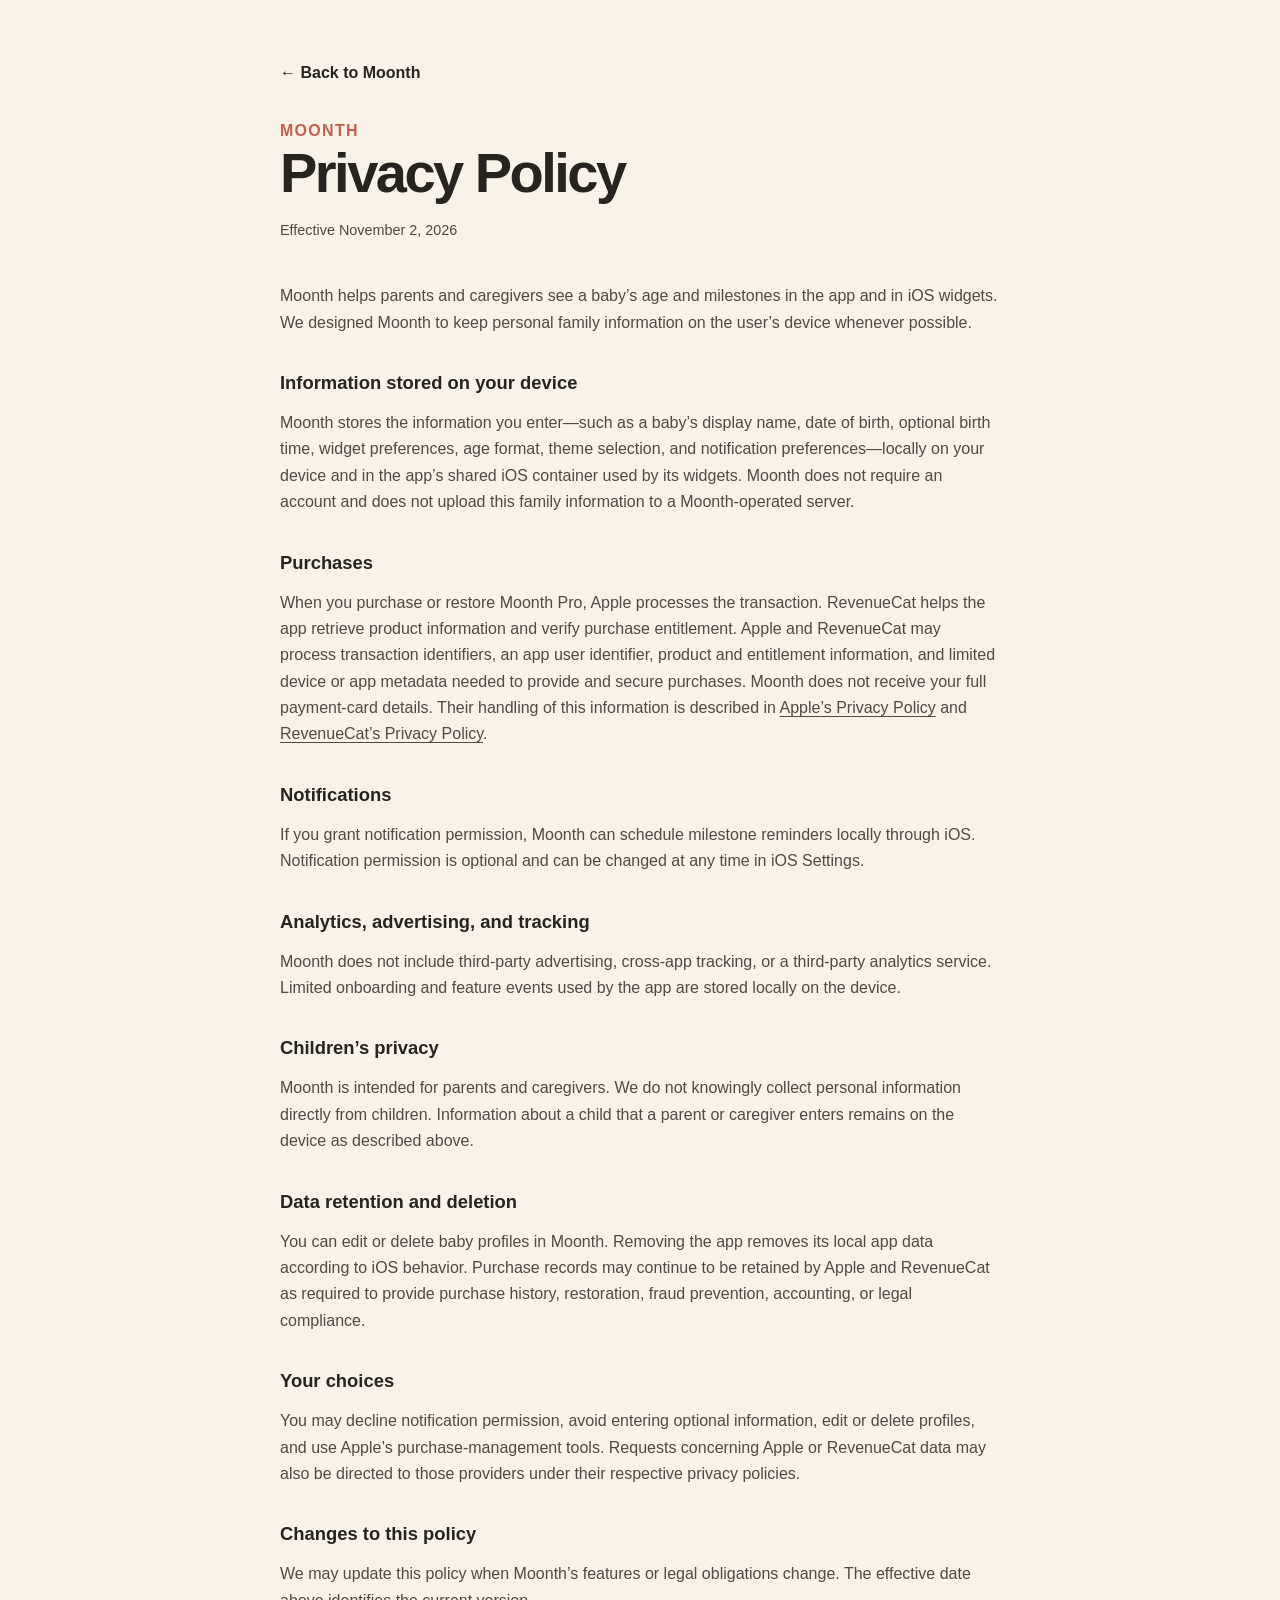
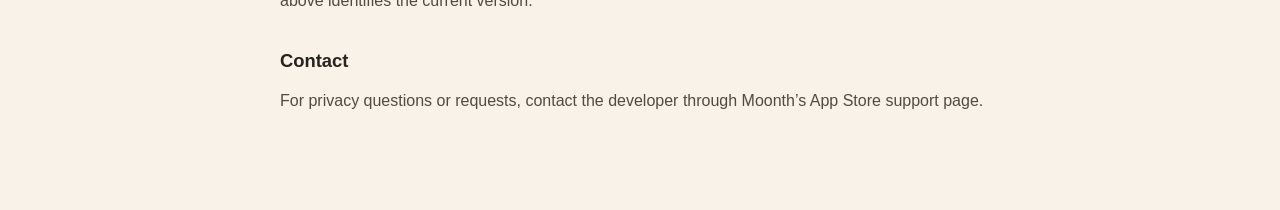
==== privacy.html @ f1e4c57f "feat: Moonth bebek aylık yaş takibi ve widget altyapısı - Native iOS & WidgetKit: SwiftUI mimarisi, " ====
<!doctype html>
<html lang="en">
<head>
  <meta charset="utf-8">
  <meta name="viewport" content="width=device-width, initial-scale=1">
  <title>Moonth Privacy Policy</title>
  <link rel="icon" href="assets/app-icon.png">
  <style>
    :root { color-scheme: light dark; font-family: -apple-system, BlinkMacSystemFont, "Segoe UI", sans-serif; }
    body { margin: 0; background: #f8f2e8; color: #27231f; }
    main { width: min(720px, calc(100% - 40px)); margin: 0 auto; padding: 64px 0 80px; }
    h1 { margin: 0 0 8px; font-size: clamp(2rem, 7vw, 3.5rem); letter-spacing: -.045em; }
    h2 { margin-top: 36px; font-size: 1.15rem; }
    p, li { line-height: 1.65; color: #514a43; }
    .eyebrow { color: #c75f50; font-weight: 750; letter-spacing: .08em; text-transform: uppercase; }
    .meta { margin-bottom: 40px; font-size: .9rem; }
    a { color: inherit; text-underline-offset: 3px; }
    .back { display: inline-flex; margin-bottom: 40px; font-weight: 700; text-decoration: none; }
    .back:hover { color: #c75f50; }
    @media (prefers-color-scheme: dark) {
      body { background: #171614; color: #f6efe5; }
      p, li { color: #c9c0b5; }
    }
  </style>
</head>
<body>
  <main>
    <a class="back" href="index.html">← Back to Moonth</a>
    <div class="eyebrow">Moonth</div>
    <h1>Privacy Policy</h1>
    <p class="meta">Effective November 2, 2026</p>

    <p>Moonth helps parents and caregivers see a baby’s age and milestones in the app and in iOS widgets. We designed Moonth to keep personal family information on the user’s device whenever possible.</p>

    <h2>Information stored on your device</h2>
    <p>Moonth stores the information you enter—such as a baby’s display name, date of birth, optional birth time, widget preferences, age format, theme selection, and notification preferences—locally on your device and in the app’s shared iOS container used by its widgets. Moonth does not require an account and does not upload this family information to a Moonth-operated server.</p>

    <h2>Purchases</h2>
    <p>When you purchase or restore Moonth Pro, Apple processes the transaction. RevenueCat helps the app retrieve product information and verify purchase entitlement. Apple and RevenueCat may process transaction identifiers, an app user identifier, product and entitlement information, and limited device or app metadata needed to provide and secure purchases. Moonth does not receive your full payment-card details. Their handling of this information is described in <a href="https://www.apple.com/legal/privacy/">Apple’s Privacy Policy</a> and <a href="https://www.revenuecat.com/privacy/">RevenueCat’s Privacy Policy</a>.</p>

    <h2>Notifications</h2>
    <p>If you grant notification permission, Moonth can schedule milestone reminders locally through iOS. Notification permission is optional and can be changed at any time in iOS Settings.</p>

    <h2>Analytics, advertising, and tracking</h2>
    <p>Moonth does not include third-party advertising, cross-app tracking, or a third-party analytics service. Limited onboarding and feature events used by the app are stored locally on the device.</p>

    <h2>Children’s privacy</h2>
    <p>Moonth is intended for parents and caregivers. We do not knowingly collect personal information directly from children. Information about a child that a parent or caregiver enters remains on the device as described above.</p>

    <h2>Data retention and deletion</h2>
    <p>You can edit or delete baby profiles in Moonth. Removing the app removes its local app data according to iOS behavior. Purchase records may continue to be retained by Apple and RevenueCat as required to provide purchase history, restoration, fraud prevention, accounting, or legal compliance.</p>

    <h2>Your choices</h2>
    <p>You may decline notification permission, avoid entering optional information, edit or delete profiles, and use Apple’s purchase-management tools. Requests concerning Apple or RevenueCat data may also be directed to those providers under their respective privacy policies.</p>

    <h2>Changes to this policy</h2>
    <p>We may update this policy when Moonth’s features or legal obligations change. The effective date above identifies the current version.</p>

    <h2>Contact</h2>
    <p>For privacy questions or requests, contact the developer through Moonth’s App Store support page.</p>
  </main>
</body>
</html>
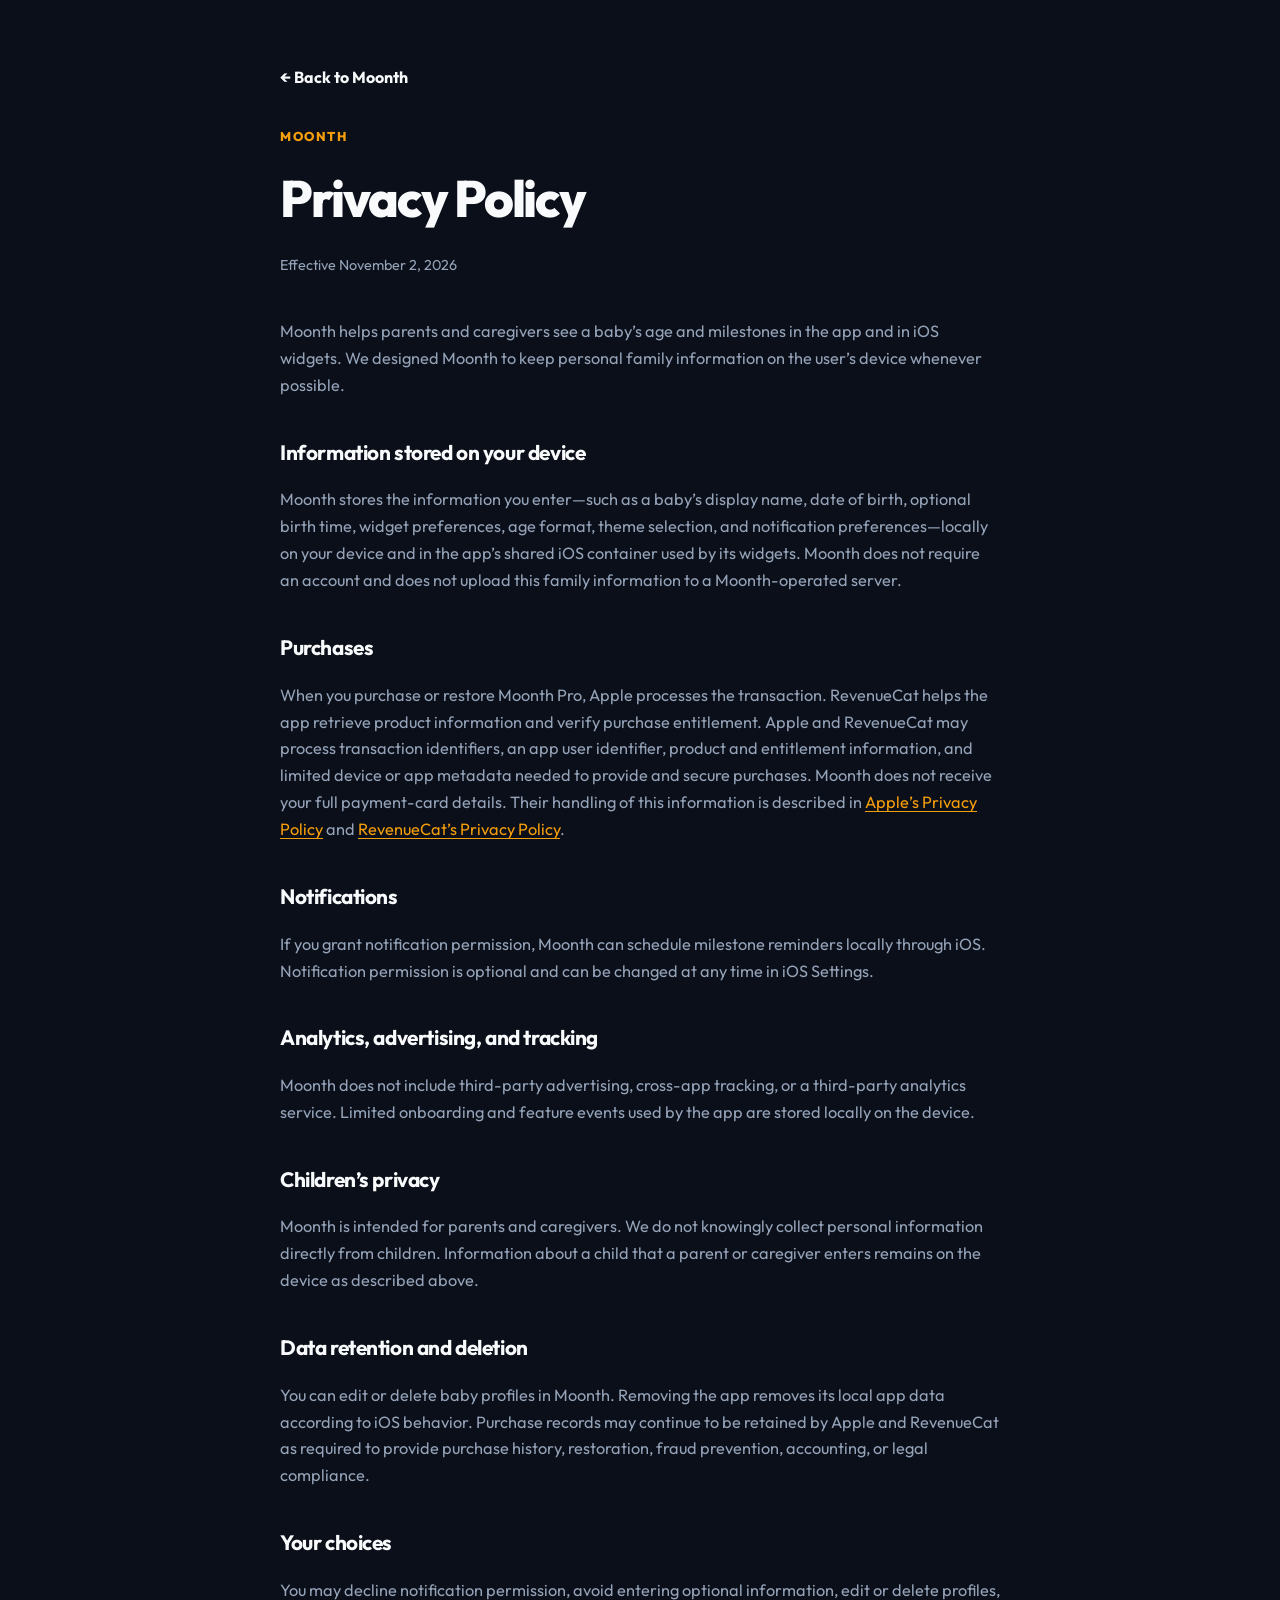
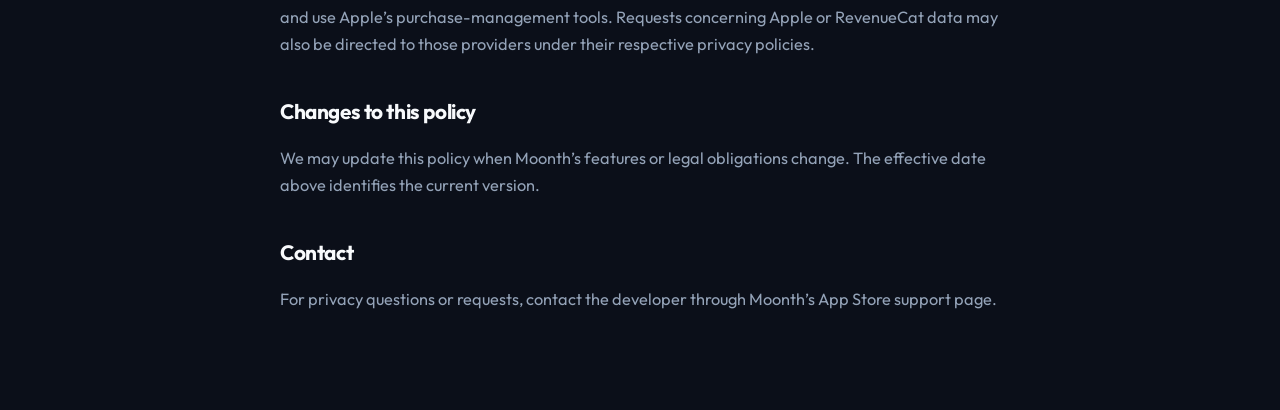
==== commit b07f7c38: "feat: complete modern english landing page with lock screen showcase, 18 widget themes, and live cal" ====
--- a/privacy.html
+++ b/privacy.html
@@ -4,22 +4,77 @@
   <meta charset="utf-8">
   <meta name="viewport" content="width=device-width, initial-scale=1">
   <title>Moonth Privacy Policy</title>
-  <link rel="icon" href="assets/app-icon.png">
+  <link rel="icon" href="assets/app-icon-256.png">
+  <link rel="preconnect" href="https://fonts.googleapis.com">
+  <link rel="preconnect" href="https://fonts.gstatic.com" crossorigin>
+  <link href="https://fonts.googleapis.com/css2?family=Outfit:wght@400;500;600;700;800&display=swap" rel="stylesheet">
   <style>
-    :root { color-scheme: light dark; font-family: -apple-system, BlinkMacSystemFont, "Segoe UI", sans-serif; }
-    body { margin: 0; background: #f8f2e8; color: #27231f; }
-    main { width: min(720px, calc(100% - 40px)); margin: 0 auto; padding: 64px 0 80px; }
-    h1 { margin: 0 0 8px; font-size: clamp(2rem, 7vw, 3.5rem); letter-spacing: -.045em; }
-    h2 { margin-top: 36px; font-size: 1.15rem; }
-    p, li { line-height: 1.65; color: #514a43; }
-    .eyebrow { color: #c75f50; font-weight: 750; letter-spacing: .08em; text-transform: uppercase; }
-    .meta { margin-bottom: 40px; font-size: .9rem; }
-    a { color: inherit; text-underline-offset: 3px; }
-    .back { display: inline-flex; margin-bottom: 40px; font-weight: 700; text-decoration: none; }
-    .back:hover { color: #c75f50; }
-    @media (prefers-color-scheme: dark) {
-      body { background: #171614; color: #f6efe5; }
-      p, li { color: #c9c0b5; }
+    :root {
+      color-scheme: dark light;
+      --bg: #0b0f19;
+      --surface: #121826;
+      --text: #f8fafc;
+      --muted: #94a3b8;
+      --amber: #f59e0b;
+      --border: rgba(255, 255, 255, 0.1);
+      font-family: "Outfit", -apple-system, BlinkMacSystemFont, "Segoe UI", sans-serif;
+    }
+    body {
+      margin: 0;
+      background: var(--bg);
+      color: var(--text);
+      line-height: 1.65;
+    }
+    main {
+      width: min(720px, calc(100% - 40px));
+      margin: 0 auto;
+      padding: 64px 0 80px;
+    }
+    h1 {
+      margin: 0 0 8px;
+      font-size: clamp(2rem, 7vw, 3.2rem);
+      letter-spacing: -.04em;
+      font-weight: 800;
+    }
+    h2 {
+      margin-top: 36px;
+      font-size: 1.3rem;
+      font-weight: 700;
+      letter-spacing: -.02em;
+    }
+    p, li {
+      color: var(--muted);
+      font-size: 1.02rem;
+    }
+    .eyebrow {
+      color: var(--amber);
+      font-weight: 800;
+      letter-spacing: .12em;
+      text-transform: uppercase;
+      font-size: 0.8rem;
+      margin-bottom: 8px;
+    }
+    .meta {
+      margin-bottom: 40px;
+      font-size: .9rem;
+      color: var(--muted);
+    }
+    a {
+      color: var(--amber);
+      text-underline-offset: 3px;
+    }
+    .back {
+      display: inline-flex;
+      align-items: center;
+      gap: 6px;
+      margin-bottom: 36px;
+      font-weight: 700;
+      color: var(--text);
+      text-decoration: none;
+      transition: color 0.2s;
+    }
+    .back:hover {
+      color: var(--amber);
     }
   </style>
 </head>
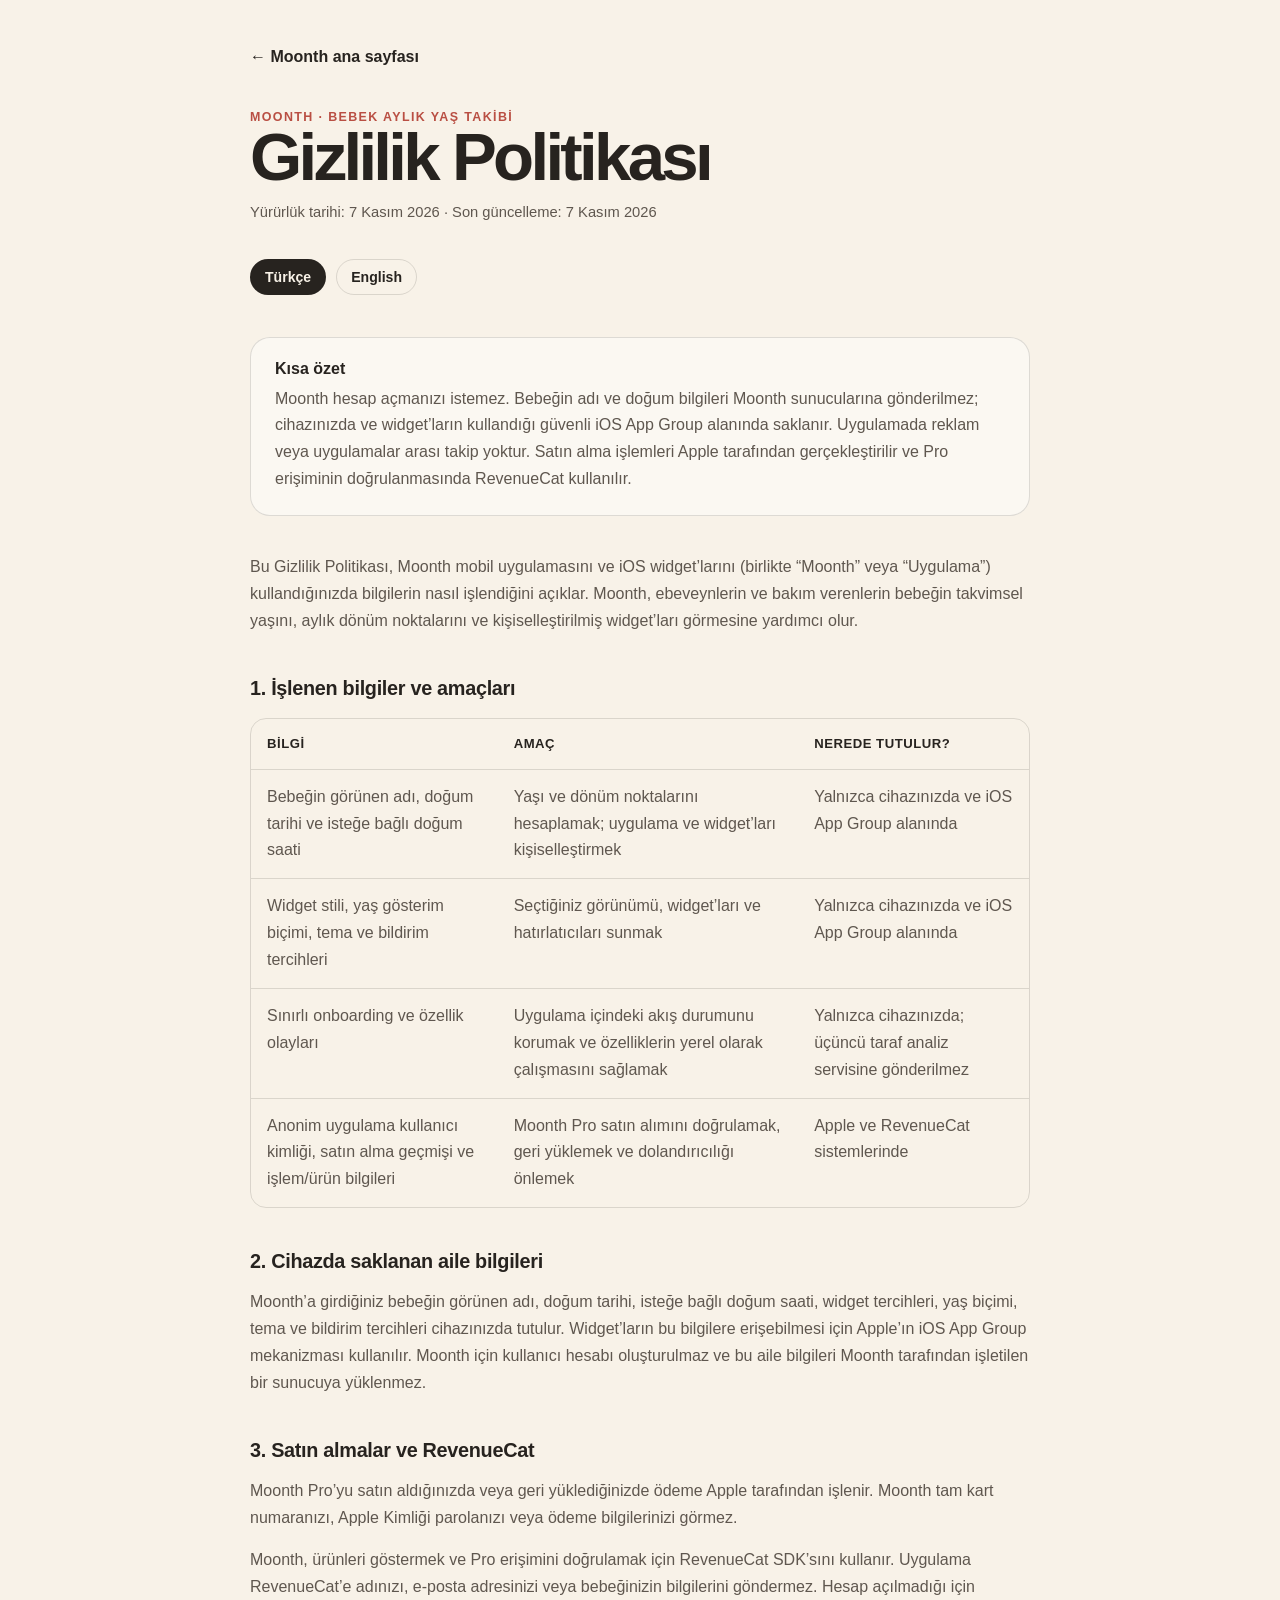
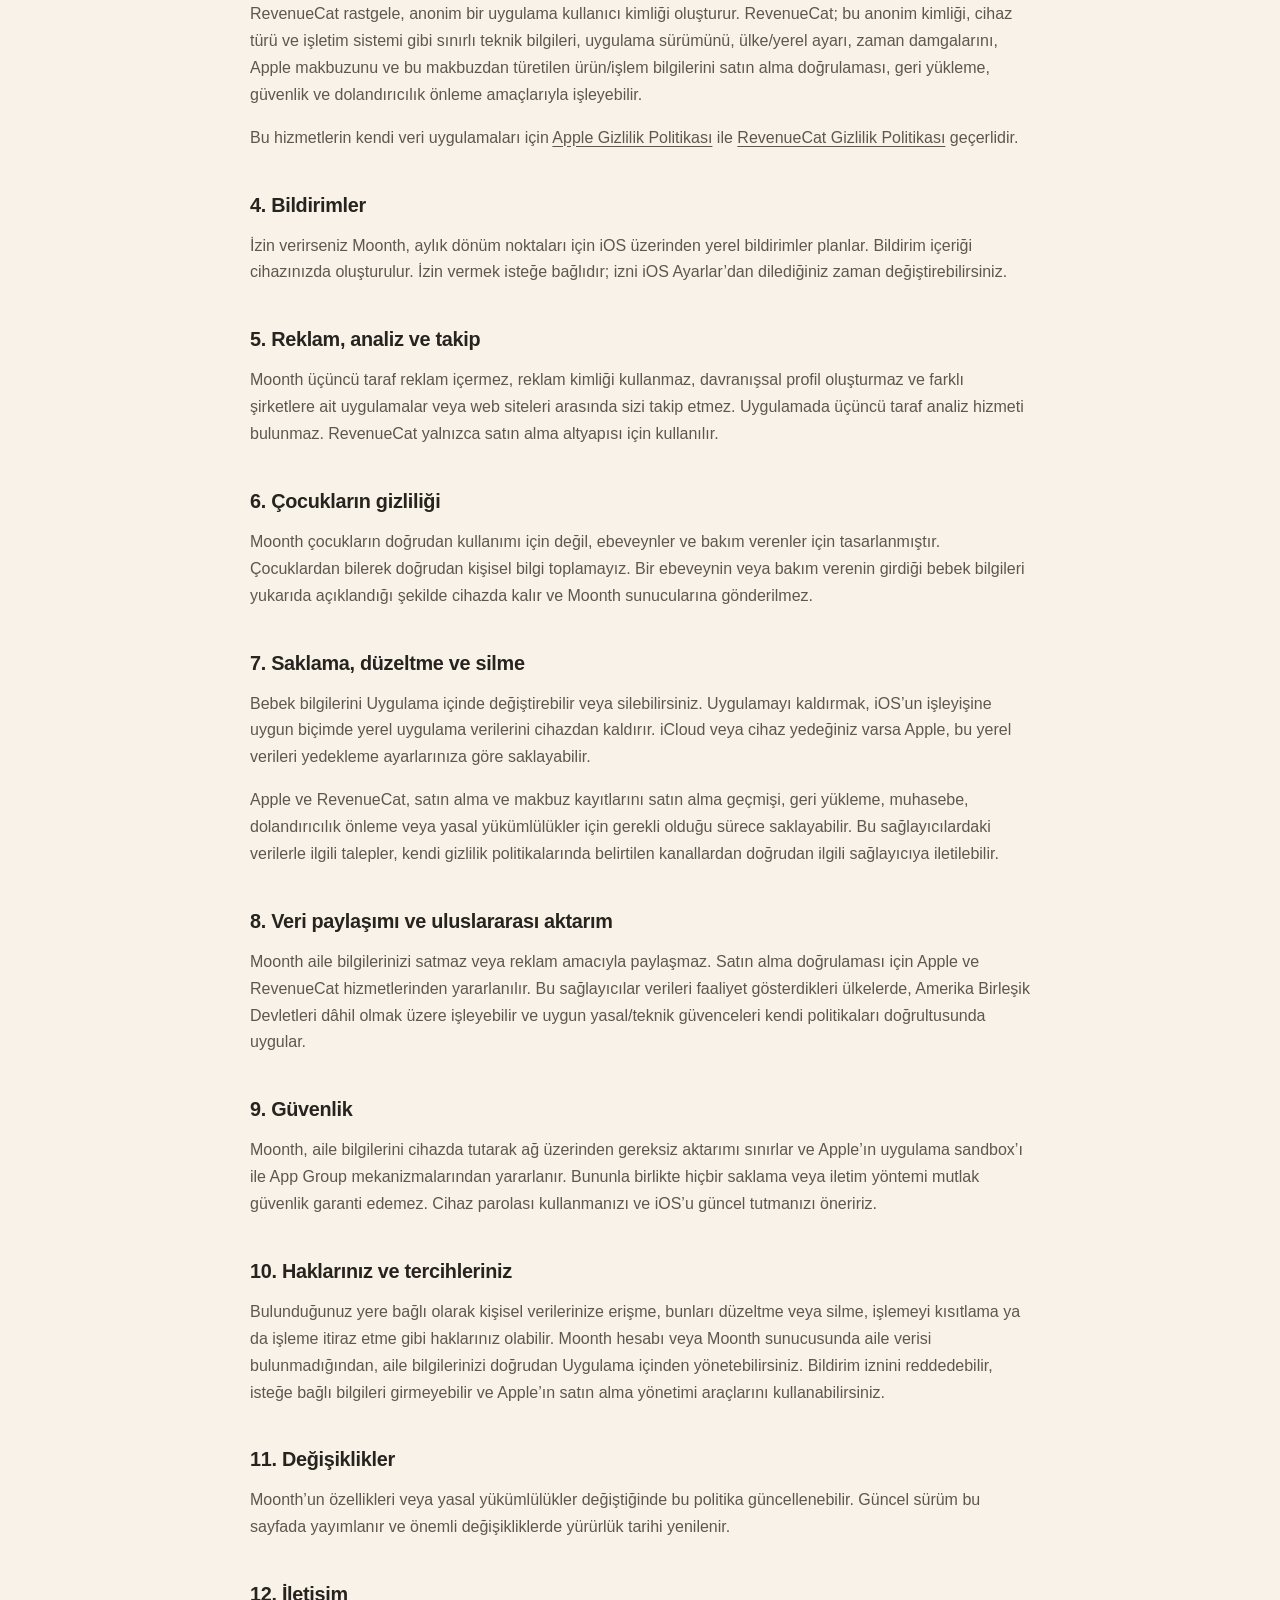
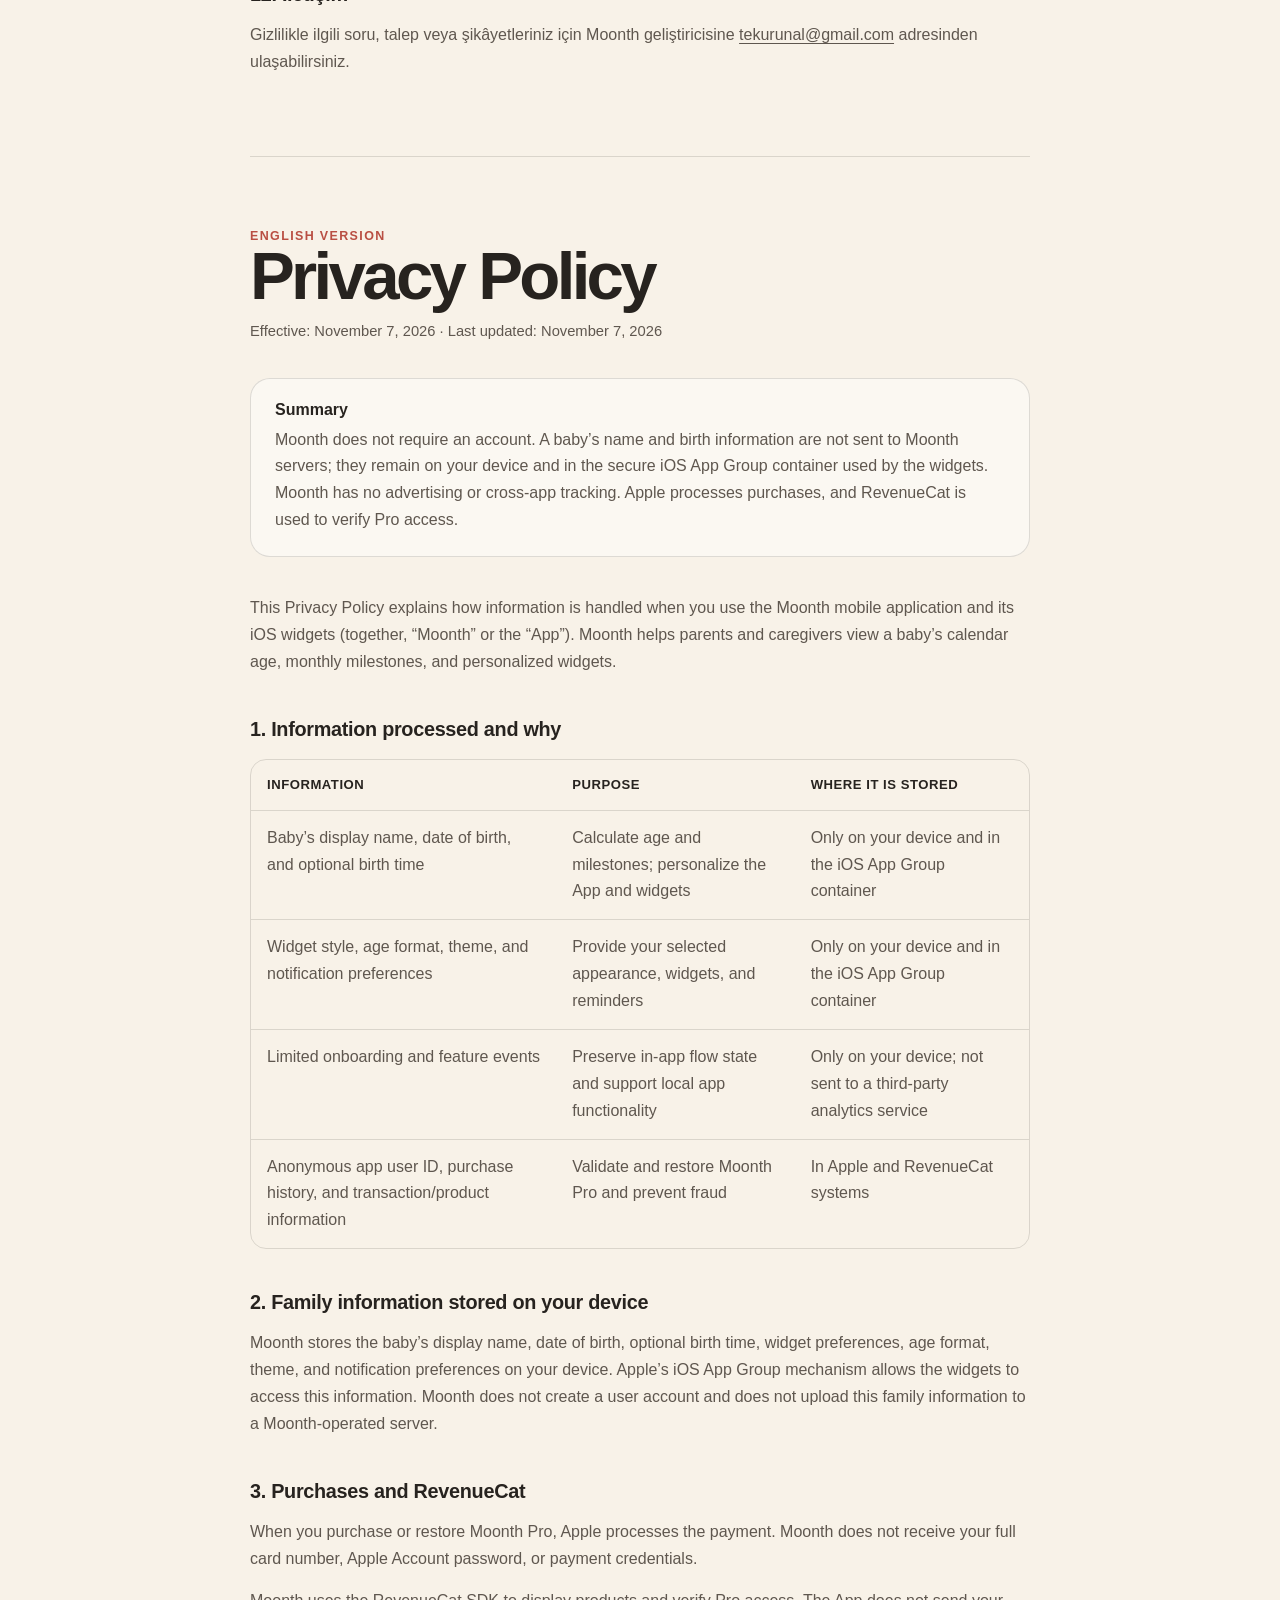
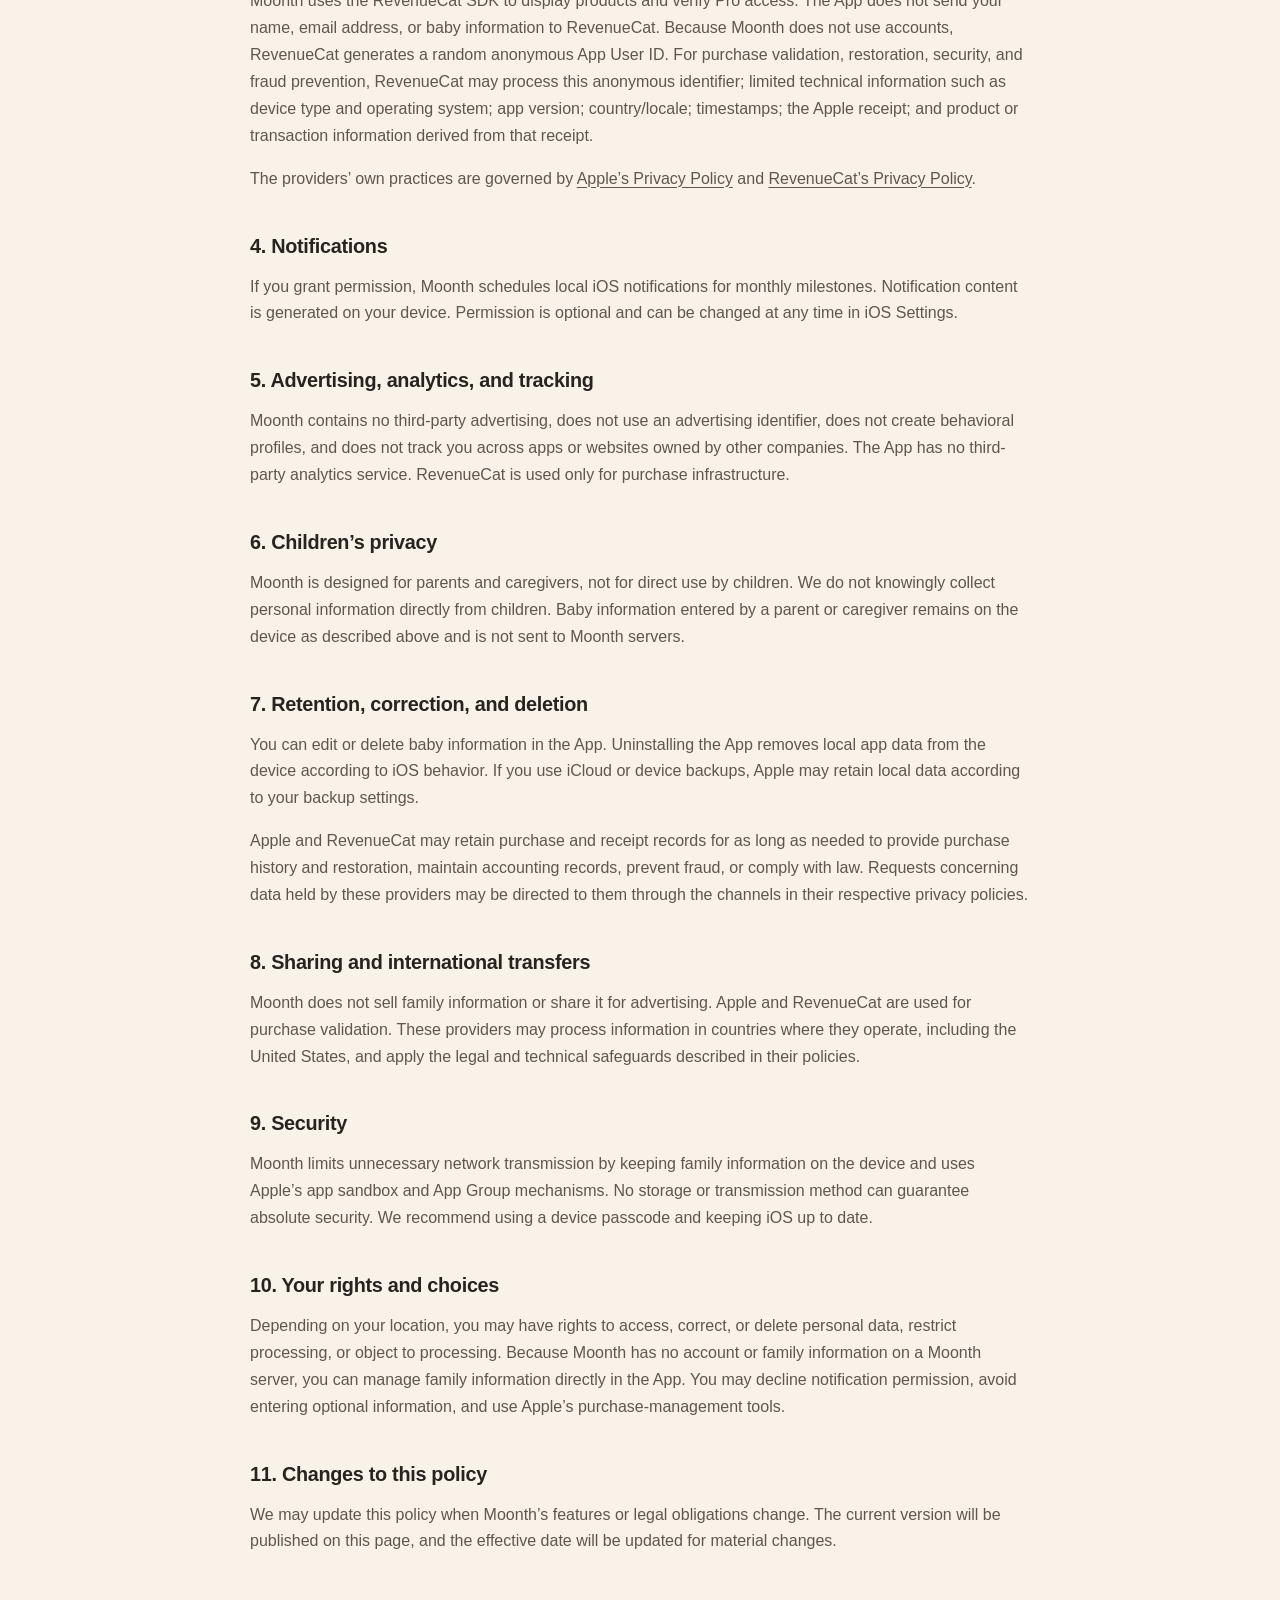
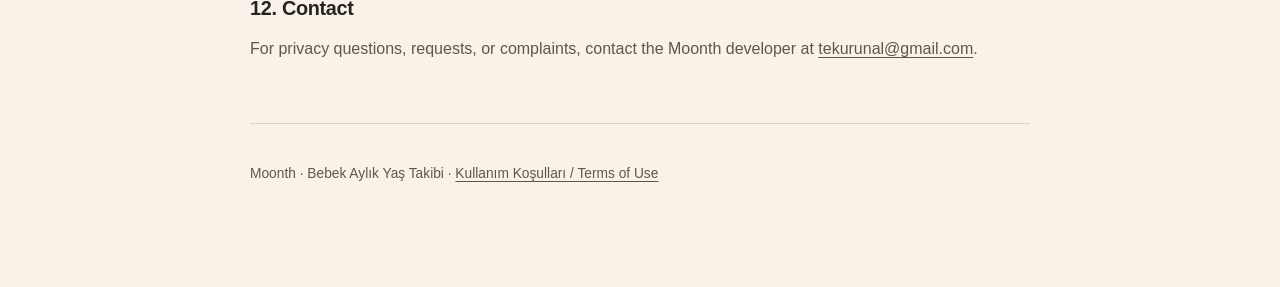
==== commit df7bd402: "docs: publish bilingual Moonth privacy policy" ====
--- a/privacy.html
+++ b/privacy.html
@@ -1,118 +1,185 @@
 <!doctype html>
-<html lang="en">
+<html lang="tr">
 <head>
   <meta charset="utf-8">
   <meta name="viewport" content="width=device-width, initial-scale=1">
-  <title>Moonth Privacy Policy</title>
-  <link rel="icon" href="assets/app-icon-256.png">
-  <link rel="preconnect" href="https://fonts.googleapis.com">
-  <link rel="preconnect" href="https://fonts.gstatic.com" crossorigin>
-  <link href="https://fonts.googleapis.com/css2?family=Outfit:wght@400;500;600;700;800&display=swap" rel="stylesheet">
+  <meta name="description" content="Moonth uygulamasının gizlilik politikası ve veri işleme uygulamaları.">
+  <title>Moonth Gizlilik Politikası · Privacy Policy</title>
+  <link rel="icon" href="assets/app-icon.png">
   <style>
     :root {
-      color-scheme: dark light;
-      --bg: #0b0f19;
-      --surface: #121826;
-      --text: #f8fafc;
-      --muted: #94a3b8;
-      --amber: #f59e0b;
-      --border: rgba(255, 255, 255, 0.1);
-      font-family: "Outfit", -apple-system, BlinkMacSystemFont, "Segoe UI", sans-serif;
+      color-scheme: light dark;
+      font-family: -apple-system, BlinkMacSystemFont, "Segoe UI", sans-serif;
+      --paper: #f8f2e8; --ink: #27231f; --muted: #5f574f;
+      --accent: #b94f43; --line: rgba(39,35,31,.14); --card: rgba(255,255,255,.46);
     }
-    body {
-      margin: 0;
-      background: var(--bg);
-      color: var(--text);
-      line-height: 1.65;
+    * { box-sizing: border-box; }
+    html { scroll-behavior: smooth; }
+    body { margin: 0; background: var(--paper); color: var(--ink); }
+    main { width: min(780px, calc(100% - 40px)); margin: 0 auto; padding: 48px 0 88px; }
+    h1 { margin: 0 0 10px; font-size: clamp(2.25rem, 8vw, 4.2rem); line-height: .98; letter-spacing: -.055em; }
+    h2 { margin: 42px 0 12px; font-size: 1.24rem; letter-spacing: -.015em; }
+    p, li, td, th { line-height: 1.68; }
+    p, li, td { color: var(--muted); }
+    a { color: inherit; text-underline-offset: 3px; }
+    a:hover { color: var(--accent); }
+    .back { display: inline-flex; margin-bottom: 44px; font-weight: 700; text-decoration: none; }
+    .eyebrow { color: var(--accent); font-size: .78rem; font-weight: 800; letter-spacing: .11em; text-transform: uppercase; }
+    .meta { margin: 0 0 34px; font-size: .92rem; }
+    .summary { margin: 28px 0 38px; padding: 22px 24px; border: 1px solid var(--line); border-radius: 20px; background: var(--card); }
+    .summary strong { display: block; margin-bottom: 8px; }
+    .summary p { margin: 0; }
+    .language-nav { display: flex; flex-wrap: wrap; gap: 10px; margin: 0 0 42px; }
+    .language-nav a { padding: 9px 14px; border: 1px solid var(--line); border-radius: 999px; font-size: .88rem; font-weight: 700; text-decoration: none; }
+    .language-nav a:first-child { background: var(--ink); color: var(--paper); }
+    .policy + .policy { margin-top: 80px; padding-top: 72px; border-top: 1px solid var(--line); }
+    .table-wrap { overflow-x: auto; margin: 18px 0 30px; border: 1px solid var(--line); border-radius: 16px; }
+    table { width: 100%; min-width: 620px; border-collapse: collapse; }
+    th, td { padding: 14px 16px; text-align: left; vertical-align: top; border-bottom: 1px solid var(--line); }
+    th { font-size: .82rem; letter-spacing: .04em; text-transform: uppercase; }
+    tr:last-child td { border-bottom: 0; }
+    footer { margin-top: 60px; padding-top: 24px; border-top: 1px solid var(--line); font-size: .86rem; }
+    @media (prefers-color-scheme: dark) {
+      :root { --paper: #171614; --ink: #f6efe5; --muted: #c9c0b5; --accent: #ee9b8f; --line: rgba(255,255,255,.14); --card: rgba(255,255,255,.045); }
     }
-    main {
-      width: min(720px, calc(100% - 40px));
-      margin: 0 auto;
-      padding: 64px 0 80px;
-    }
-    h1 {
-      margin: 0 0 8px;
-      font-size: clamp(2rem, 7vw, 3.2rem);
-      letter-spacing: -.04em;
-      font-weight: 800;
-    }
-    h2 {
-      margin-top: 36px;
-      font-size: 1.3rem;
-      font-weight: 700;
-      letter-spacing: -.02em;
-    }
-    p, li {
-      color: var(--muted);
-      font-size: 1.02rem;
-    }
-    .eyebrow {
-      color: var(--amber);
-      font-weight: 800;
-      letter-spacing: .12em;
-      text-transform: uppercase;
-      font-size: 0.8rem;
-      margin-bottom: 8px;
-    }
-    .meta {
-      margin-bottom: 40px;
-      font-size: .9rem;
-      color: var(--muted);
-    }
-    a {
-      color: var(--amber);
-      text-underline-offset: 3px;
-    }
-    .back {
-      display: inline-flex;
-      align-items: center;
-      gap: 6px;
-      margin-bottom: 36px;
-      font-weight: 700;
-      color: var(--text);
-      text-decoration: none;
-      transition: color 0.2s;
-    }
-    .back:hover {
-      color: var(--amber);
-    }
+    @media (max-width: 600px) { main { padding-top: 32px; } .back { margin-bottom: 36px; } .summary { padding: 19px; } }
   </style>
 </head>
 <body>
   <main>
-    <a class="back" href="index.html">← Back to Moonth</a>
-    <div class="eyebrow">Moonth</div>
-    <h1>Privacy Policy</h1>
-    <p class="meta">Effective November 2, 2026</p>
+    <a class="back" href="index.html">← Moonth ana sayfası</a>
+    <div class="eyebrow">Moonth · Bebek Aylık Yaş Takibi</div>
+    <h1>Gizlilik Politikası</h1>
+    <p class="meta">Yürürlük tarihi: 7 Kasım 2026 · Son güncelleme: 7 Kasım 2026</p>
 
-    <p>Moonth helps parents and caregivers see a baby’s age and milestones in the app and in iOS widgets. We designed Moonth to keep personal family information on the user’s device whenever possible.</p>
+    <nav class="language-nav" aria-label="Dil seçimi">
+      <a href="#turkce">Türkçe</a>
+      <a href="#english">English</a>
+    </nav>
 
-    <h2>Information stored on your device</h2>
-    <p>Moonth stores the information you enter—such as a baby’s display name, date of birth, optional birth time, widget preferences, age format, theme selection, and notification preferences—locally on your device and in the app’s shared iOS container used by its widgets. Moonth does not require an account and does not upload this family information to a Moonth-operated server.</p>
+    <section class="policy" id="turkce" lang="tr">
+      <div class="summary">
+        <strong>Kısa özet</strong>
+        <p>Moonth hesap açmanızı istemez. Bebeğin adı ve doğum bilgileri Moonth sunucularına gönderilmez; cihazınızda ve widget’ların kullandığı güvenli iOS App Group alanında saklanır. Uygulamada reklam veya uygulamalar arası takip yoktur. Satın alma işlemleri Apple tarafından gerçekleştirilir ve Pro erişiminin doğrulanmasında RevenueCat kullanılır.</p>
+      </div>
 
-    <h2>Purchases</h2>
-    <p>When you purchase or restore Moonth Pro, Apple processes the transaction. RevenueCat helps the app retrieve product information and verify purchase entitlement. Apple and RevenueCat may process transaction identifiers, an app user identifier, product and entitlement information, and limited device or app metadata needed to provide and secure purchases. Moonth does not receive your full payment-card details. Their handling of this information is described in <a href="https://www.apple.com/legal/privacy/">Apple’s Privacy Policy</a> and <a href="https://www.revenuecat.com/privacy/">RevenueCat’s Privacy Policy</a>.</p>
+      <p>Bu Gizlilik Politikası, Moonth mobil uygulamasını ve iOS widget’larını (birlikte “Moonth” veya “Uygulama”) kullandığınızda bilgilerin nasıl işlendiğini açıklar. Moonth, ebeveynlerin ve bakım verenlerin bebeğin takvimsel yaşını, aylık dönüm noktalarını ve kişiselleştirilmiş widget’ları görmesine yardımcı olur.</p>
 
-    <h2>Notifications</h2>
-    <p>If you grant notification permission, Moonth can schedule milestone reminders locally through iOS. Notification permission is optional and can be changed at any time in iOS Settings.</p>
+      <h2>1. İşlenen bilgiler ve amaçları</h2>
+      <div class="table-wrap">
+        <table>
+          <thead><tr><th>Bilgi</th><th>Amaç</th><th>Nerede tutulur?</th></tr></thead>
+          <tbody>
+            <tr><td>Bebeğin görünen adı, doğum tarihi ve isteğe bağlı doğum saati</td><td>Yaşı ve dönüm noktalarını hesaplamak; uygulama ve widget’ları kişiselleştirmek</td><td>Yalnızca cihazınızda ve iOS App Group alanında</td></tr>
+            <tr><td>Widget stili, yaş gösterim biçimi, tema ve bildirim tercihleri</td><td>Seçtiğiniz görünümü, widget’ları ve hatırlatıcıları sunmak</td><td>Yalnızca cihazınızda ve iOS App Group alanında</td></tr>
+            <tr><td>Sınırlı onboarding ve özellik olayları</td><td>Uygulama içindeki akış durumunu korumak ve özelliklerin yerel olarak çalışmasını sağlamak</td><td>Yalnızca cihazınızda; üçüncü taraf analiz servisine gönderilmez</td></tr>
+            <tr><td>Anonim uygulama kullanıcı kimliği, satın alma geçmişi ve işlem/ürün bilgileri</td><td>Moonth Pro satın alımını doğrulamak, geri yüklemek ve dolandırıcılığı önlemek</td><td>Apple ve RevenueCat sistemlerinde</td></tr>
+          </tbody>
+        </table>
+      </div>
 
-    <h2>Analytics, advertising, and tracking</h2>
-    <p>Moonth does not include third-party advertising, cross-app tracking, or a third-party analytics service. Limited onboarding and feature events used by the app are stored locally on the device.</p>
+      <h2>2. Cihazda saklanan aile bilgileri</h2>
+      <p>Moonth’a girdiğiniz bebeğin görünen adı, doğum tarihi, isteğe bağlı doğum saati, widget tercihleri, yaş biçimi, tema ve bildirim tercihleri cihazınızda tutulur. Widget’ların bu bilgilere erişebilmesi için Apple’ın iOS App Group mekanizması kullanılır. Moonth için kullanıcı hesabı oluşturulmaz ve bu aile bilgileri Moonth tarafından işletilen bir sunucuya yüklenmez.</p>
 
-    <h2>Children’s privacy</h2>
-    <p>Moonth is intended for parents and caregivers. We do not knowingly collect personal information directly from children. Information about a child that a parent or caregiver enters remains on the device as described above.</p>
+      <h2>3. Satın almalar ve RevenueCat</h2>
+      <p>Moonth Pro’yu satın aldığınızda veya geri yüklediğinizde ödeme Apple tarafından işlenir. Moonth tam kart numaranızı, Apple Kimliği parolanızı veya ödeme bilgilerinizi görmez.</p>
+      <p>Moonth, ürünleri göstermek ve Pro erişimini doğrulamak için RevenueCat SDK’sını kullanır. Uygulama RevenueCat’e adınızı, e-posta adresinizi veya bebeğinizin bilgilerini göndermez. Hesap açılmadığı için RevenueCat rastgele, anonim bir uygulama kullanıcı kimliği oluşturur. RevenueCat; bu anonim kimliği, cihaz türü ve işletim sistemi gibi sınırlı teknik bilgileri, uygulama sürümünü, ülke/yerel ayarı, zaman damgalarını, Apple makbuzunu ve bu makbuzdan türetilen ürün/işlem bilgilerini satın alma doğrulaması, geri yükleme, güvenlik ve dolandırıcılık önleme amaçlarıyla işleyebilir.</p>
+      <p>Bu hizmetlerin kendi veri uygulamaları için <a href="https://www.apple.com/legal/privacy/">Apple Gizlilik Politikası</a> ile <a href="https://www.revenuecat.com/privacy/">RevenueCat Gizlilik Politikası</a> geçerlidir.</p>
 
-    <h2>Data retention and deletion</h2>
-    <p>You can edit or delete baby profiles in Moonth. Removing the app removes its local app data according to iOS behavior. Purchase records may continue to be retained by Apple and RevenueCat as required to provide purchase history, restoration, fraud prevention, accounting, or legal compliance.</p>
+      <h2>4. Bildirimler</h2>
+      <p>İzin verirseniz Moonth, aylık dönüm noktaları için iOS üzerinden yerel bildirimler planlar. Bildirim içeriği cihazınızda oluşturulur. İzin vermek isteğe bağlıdır; izni iOS Ayarlar’dan dilediğiniz zaman değiştirebilirsiniz.</p>
 
-    <h2>Your choices</h2>
-    <p>You may decline notification permission, avoid entering optional information, edit or delete profiles, and use Apple’s purchase-management tools. Requests concerning Apple or RevenueCat data may also be directed to those providers under their respective privacy policies.</p>
+      <h2>5. Reklam, analiz ve takip</h2>
+      <p>Moonth üçüncü taraf reklam içermez, reklam kimliği kullanmaz, davranışsal profil oluşturmaz ve farklı şirketlere ait uygulamalar veya web siteleri arasında sizi takip etmez. Uygulamada üçüncü taraf analiz hizmeti bulunmaz. RevenueCat yalnızca satın alma altyapısı için kullanılır.</p>
 
-    <h2>Changes to this policy</h2>
-    <p>We may update this policy when Moonth’s features or legal obligations change. The effective date above identifies the current version.</p>
+      <h2>6. Çocukların gizliliği</h2>
+      <p>Moonth çocukların doğrudan kullanımı için değil, ebeveynler ve bakım verenler için tasarlanmıştır. Çocuklardan bilerek doğrudan kişisel bilgi toplamayız. Bir ebeveynin veya bakım verenin girdiği bebek bilgileri yukarıda açıklandığı şekilde cihazda kalır ve Moonth sunucularına gönderilmez.</p>
 
-    <h2>Contact</h2>
-    <p>For privacy questions or requests, contact the developer through Moonth’s App Store support page.</p>
+      <h2>7. Saklama, düzeltme ve silme</h2>
+      <p>Bebek bilgilerini Uygulama içinde değiştirebilir veya silebilirsiniz. Uygulamayı kaldırmak, iOS’un işleyişine uygun biçimde yerel uygulama verilerini cihazdan kaldırır. iCloud veya cihaz yedeğiniz varsa Apple, bu yerel verileri yedekleme ayarlarınıza göre saklayabilir.</p>
+      <p>Apple ve RevenueCat, satın alma ve makbuz kayıtlarını satın alma geçmişi, geri yükleme, muhasebe, dolandırıcılık önleme veya yasal yükümlülükler için gerekli olduğu sürece saklayabilir. Bu sağlayıcılardaki verilerle ilgili talepler, kendi gizlilik politikalarında belirtilen kanallardan doğrudan ilgili sağlayıcıya iletilebilir.</p>
+
+      <h2>8. Veri paylaşımı ve uluslararası aktarım</h2>
+      <p>Moonth aile bilgilerinizi satmaz veya reklam amacıyla paylaşmaz. Satın alma doğrulaması için Apple ve RevenueCat hizmetlerinden yararlanılır. Bu sağlayıcılar verileri faaliyet gösterdikleri ülkelerde, Amerika Birleşik Devletleri dâhil olmak üzere işleyebilir ve uygun yasal/teknik güvenceleri kendi politikaları doğrultusunda uygular.</p>
+
+      <h2>9. Güvenlik</h2>
+      <p>Moonth, aile bilgilerini cihazda tutarak ağ üzerinden gereksiz aktarımı sınırlar ve Apple’ın uygulama sandbox’ı ile App Group mekanizmalarından yararlanır. Bununla birlikte hiçbir saklama veya iletim yöntemi mutlak güvenlik garanti edemez. Cihaz parolası kullanmanızı ve iOS’u güncel tutmanızı öneririz.</p>
+
+      <h2>10. Haklarınız ve tercihleriniz</h2>
+      <p>Bulunduğunuz yere bağlı olarak kişisel verilerinize erişme, bunları düzeltme veya silme, işlemeyi kısıtlama ya da işleme itiraz etme gibi haklarınız olabilir. Moonth hesabı veya Moonth sunucusunda aile verisi bulunmadığından, aile bilgilerinizi doğrudan Uygulama içinden yönetebilirsiniz. Bildirim iznini reddedebilir, isteğe bağlı bilgileri girmeyebilir ve Apple’ın satın alma yönetimi araçlarını kullanabilirsiniz.</p>
+
+      <h2>11. Değişiklikler</h2>
+      <p>Moonth’un özellikleri veya yasal yükümlülükler değiştiğinde bu politika güncellenebilir. Güncel sürüm bu sayfada yayımlanır ve önemli değişikliklerde yürürlük tarihi yenilenir.</p>
+
+      <h2>12. İletişim</h2>
+      <p>Gizlilikle ilgili soru, talep veya şikâyetleriniz için Moonth geliştiricisine <a href="mailto:tekurunal@gmail.com">tekurunal@gmail.com</a> adresinden ulaşabilirsiniz.</p>
+    </section>
+
+    <section class="policy" id="english" lang="en">
+      <div class="eyebrow">English version</div>
+      <h1>Privacy Policy</h1>
+      <p class="meta">Effective: November 7, 2026 · Last updated: November 7, 2026</p>
+
+      <div class="summary">
+        <strong>Summary</strong>
+        <p>Moonth does not require an account. A baby’s name and birth information are not sent to Moonth servers; they remain on your device and in the secure iOS App Group container used by the widgets. Moonth has no advertising or cross-app tracking. Apple processes purchases, and RevenueCat is used to verify Pro access.</p>
+      </div>
+
+      <p>This Privacy Policy explains how information is handled when you use the Moonth mobile application and its iOS widgets (together, “Moonth” or the “App”). Moonth helps parents and caregivers view a baby’s calendar age, monthly milestones, and personalized widgets.</p>
+
+      <h2>1. Information processed and why</h2>
+      <div class="table-wrap">
+        <table>
+          <thead><tr><th>Information</th><th>Purpose</th><th>Where it is stored</th></tr></thead>
+          <tbody>
+            <tr><td>Baby’s display name, date of birth, and optional birth time</td><td>Calculate age and milestones; personalize the App and widgets</td><td>Only on your device and in the iOS App Group container</td></tr>
+            <tr><td>Widget style, age format, theme, and notification preferences</td><td>Provide your selected appearance, widgets, and reminders</td><td>Only on your device and in the iOS App Group container</td></tr>
+            <tr><td>Limited onboarding and feature events</td><td>Preserve in-app flow state and support local app functionality</td><td>Only on your device; not sent to a third-party analytics service</td></tr>
+            <tr><td>Anonymous app user ID, purchase history, and transaction/product information</td><td>Validate and restore Moonth Pro and prevent fraud</td><td>In Apple and RevenueCat systems</td></tr>
+          </tbody>
+        </table>
+      </div>
+
+      <h2>2. Family information stored on your device</h2>
+      <p>Moonth stores the baby’s display name, date of birth, optional birth time, widget preferences, age format, theme, and notification preferences on your device. Apple’s iOS App Group mechanism allows the widgets to access this information. Moonth does not create a user account and does not upload this family information to a Moonth-operated server.</p>
+
+      <h2>3. Purchases and RevenueCat</h2>
+      <p>When you purchase or restore Moonth Pro, Apple processes the payment. Moonth does not receive your full card number, Apple Account password, or payment credentials.</p>
+      <p>Moonth uses the RevenueCat SDK to display products and verify Pro access. The App does not send your name, email address, or baby information to RevenueCat. Because Moonth does not use accounts, RevenueCat generates a random anonymous App User ID. For purchase validation, restoration, security, and fraud prevention, RevenueCat may process this anonymous identifier; limited technical information such as device type and operating system; app version; country/locale; timestamps; the Apple receipt; and product or transaction information derived from that receipt.</p>
+      <p>The providers’ own practices are governed by <a href="https://www.apple.com/legal/privacy/">Apple’s Privacy Policy</a> and <a href="https://www.revenuecat.com/privacy/">RevenueCat’s Privacy Policy</a>.</p>
+
+      <h2>4. Notifications</h2>
+      <p>If you grant permission, Moonth schedules local iOS notifications for monthly milestones. Notification content is generated on your device. Permission is optional and can be changed at any time in iOS Settings.</p>
+
+      <h2>5. Advertising, analytics, and tracking</h2>
+      <p>Moonth contains no third-party advertising, does not use an advertising identifier, does not create behavioral profiles, and does not track you across apps or websites owned by other companies. The App has no third-party analytics service. RevenueCat is used only for purchase infrastructure.</p>
+
+      <h2>6. Children’s privacy</h2>
+      <p>Moonth is designed for parents and caregivers, not for direct use by children. We do not knowingly collect personal information directly from children. Baby information entered by a parent or caregiver remains on the device as described above and is not sent to Moonth servers.</p>
+
+      <h2>7. Retention, correction, and deletion</h2>
+      <p>You can edit or delete baby information in the App. Uninstalling the App removes local app data from the device according to iOS behavior. If you use iCloud or device backups, Apple may retain local data according to your backup settings.</p>
+      <p>Apple and RevenueCat may retain purchase and receipt records for as long as needed to provide purchase history and restoration, maintain accounting records, prevent fraud, or comply with law. Requests concerning data held by these providers may be directed to them through the channels in their respective privacy policies.</p>
+
+      <h2>8. Sharing and international transfers</h2>
+      <p>Moonth does not sell family information or share it for advertising. Apple and RevenueCat are used for purchase validation. These providers may process information in countries where they operate, including the United States, and apply the legal and technical safeguards described in their policies.</p>
+
+      <h2>9. Security</h2>
+      <p>Moonth limits unnecessary network transmission by keeping family information on the device and uses Apple’s app sandbox and App Group mechanisms. No storage or transmission method can guarantee absolute security. We recommend using a device passcode and keeping iOS up to date.</p>
+
+      <h2>10. Your rights and choices</h2>
+      <p>Depending on your location, you may have rights to access, correct, or delete personal data, restrict processing, or object to processing. Because Moonth has no account or family information on a Moonth server, you can manage family information directly in the App. You may decline notification permission, avoid entering optional information, and use Apple’s purchase-management tools.</p>
+
+      <h2>11. Changes to this policy</h2>
+      <p>We may update this policy when Moonth’s features or legal obligations change. The current version will be published on this page, and the effective date will be updated for material changes.</p>
+
+      <h2>12. Contact</h2>
+      <p>For privacy questions, requests, or complaints, contact the Moonth developer at <a href="mailto:tekurunal@gmail.com">tekurunal@gmail.com</a>.</p>
+    </section>
+
+    <footer>
+      <p>Moonth · Bebek Aylık Yaş Takibi · <a href="terms.html">Kullanım Koşulları / Terms of Use</a></p>
+    </footer>
   </main>
 </body>
 </html>
